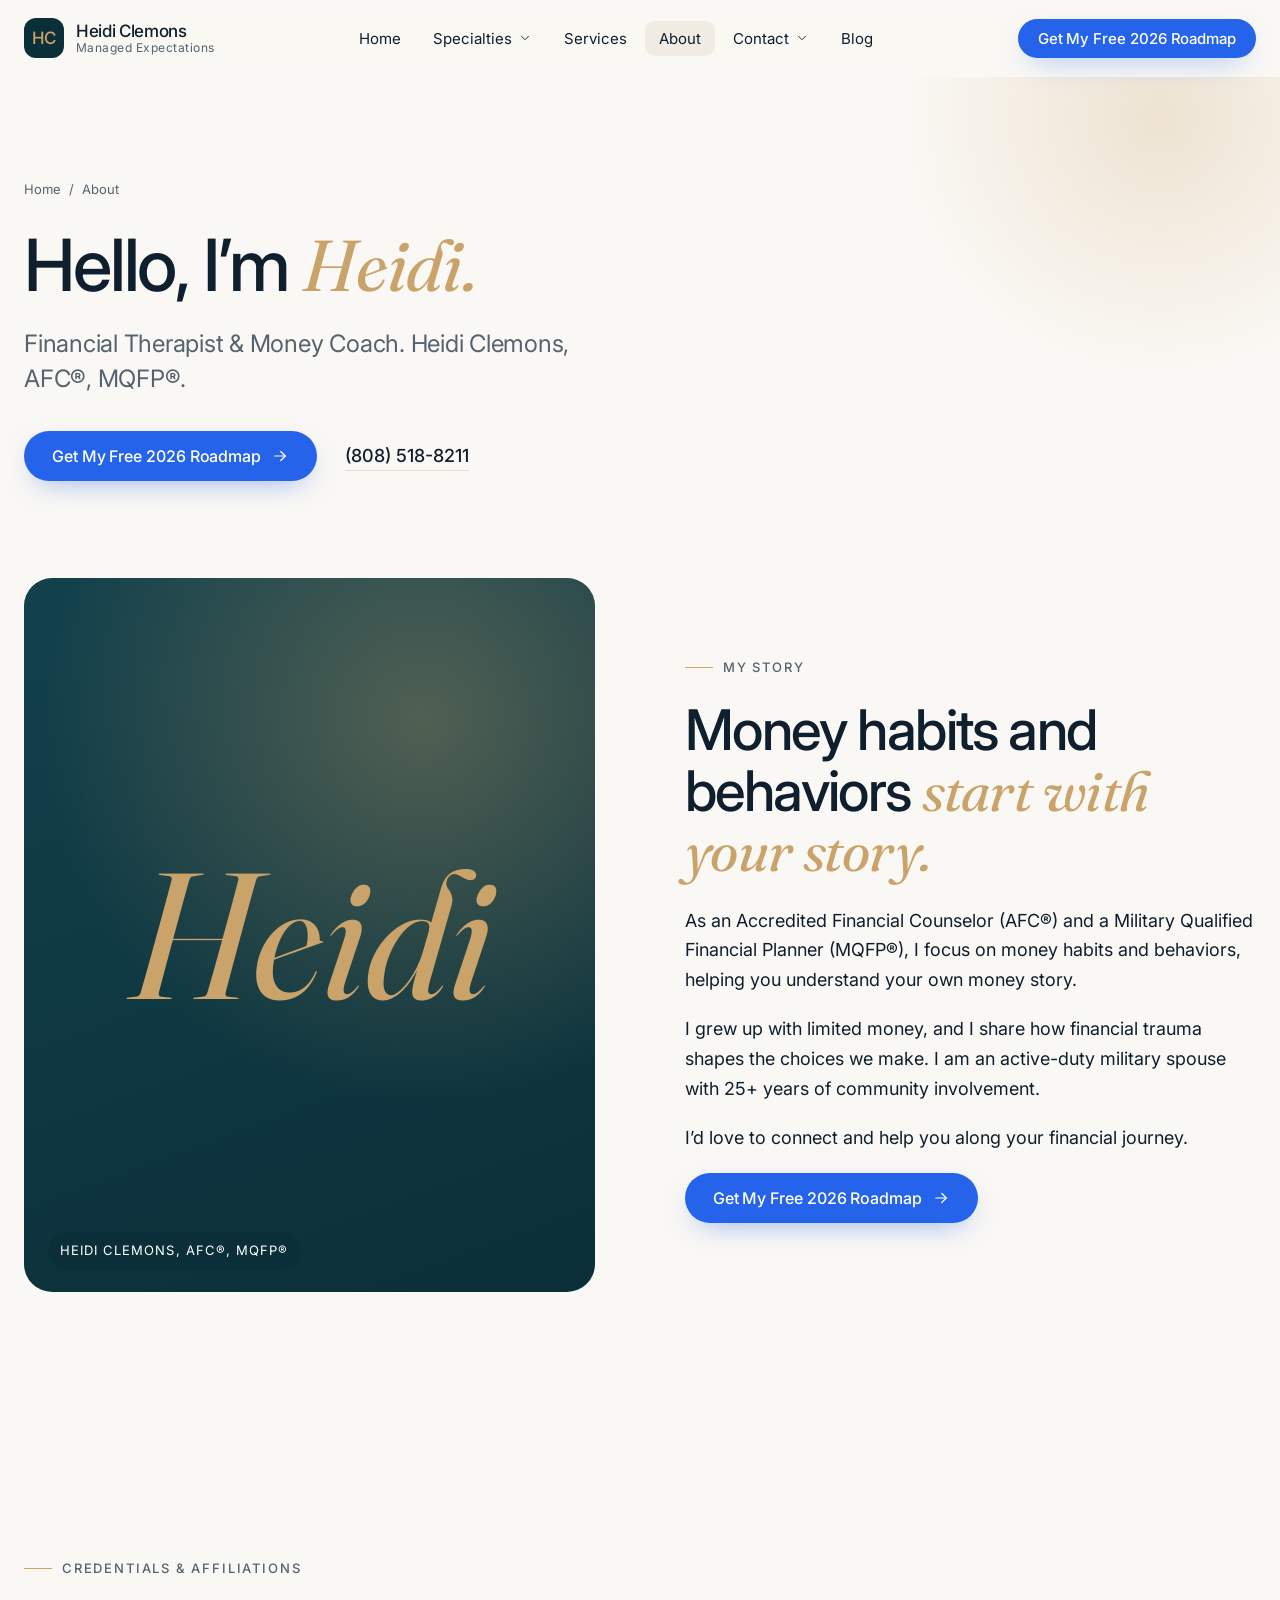
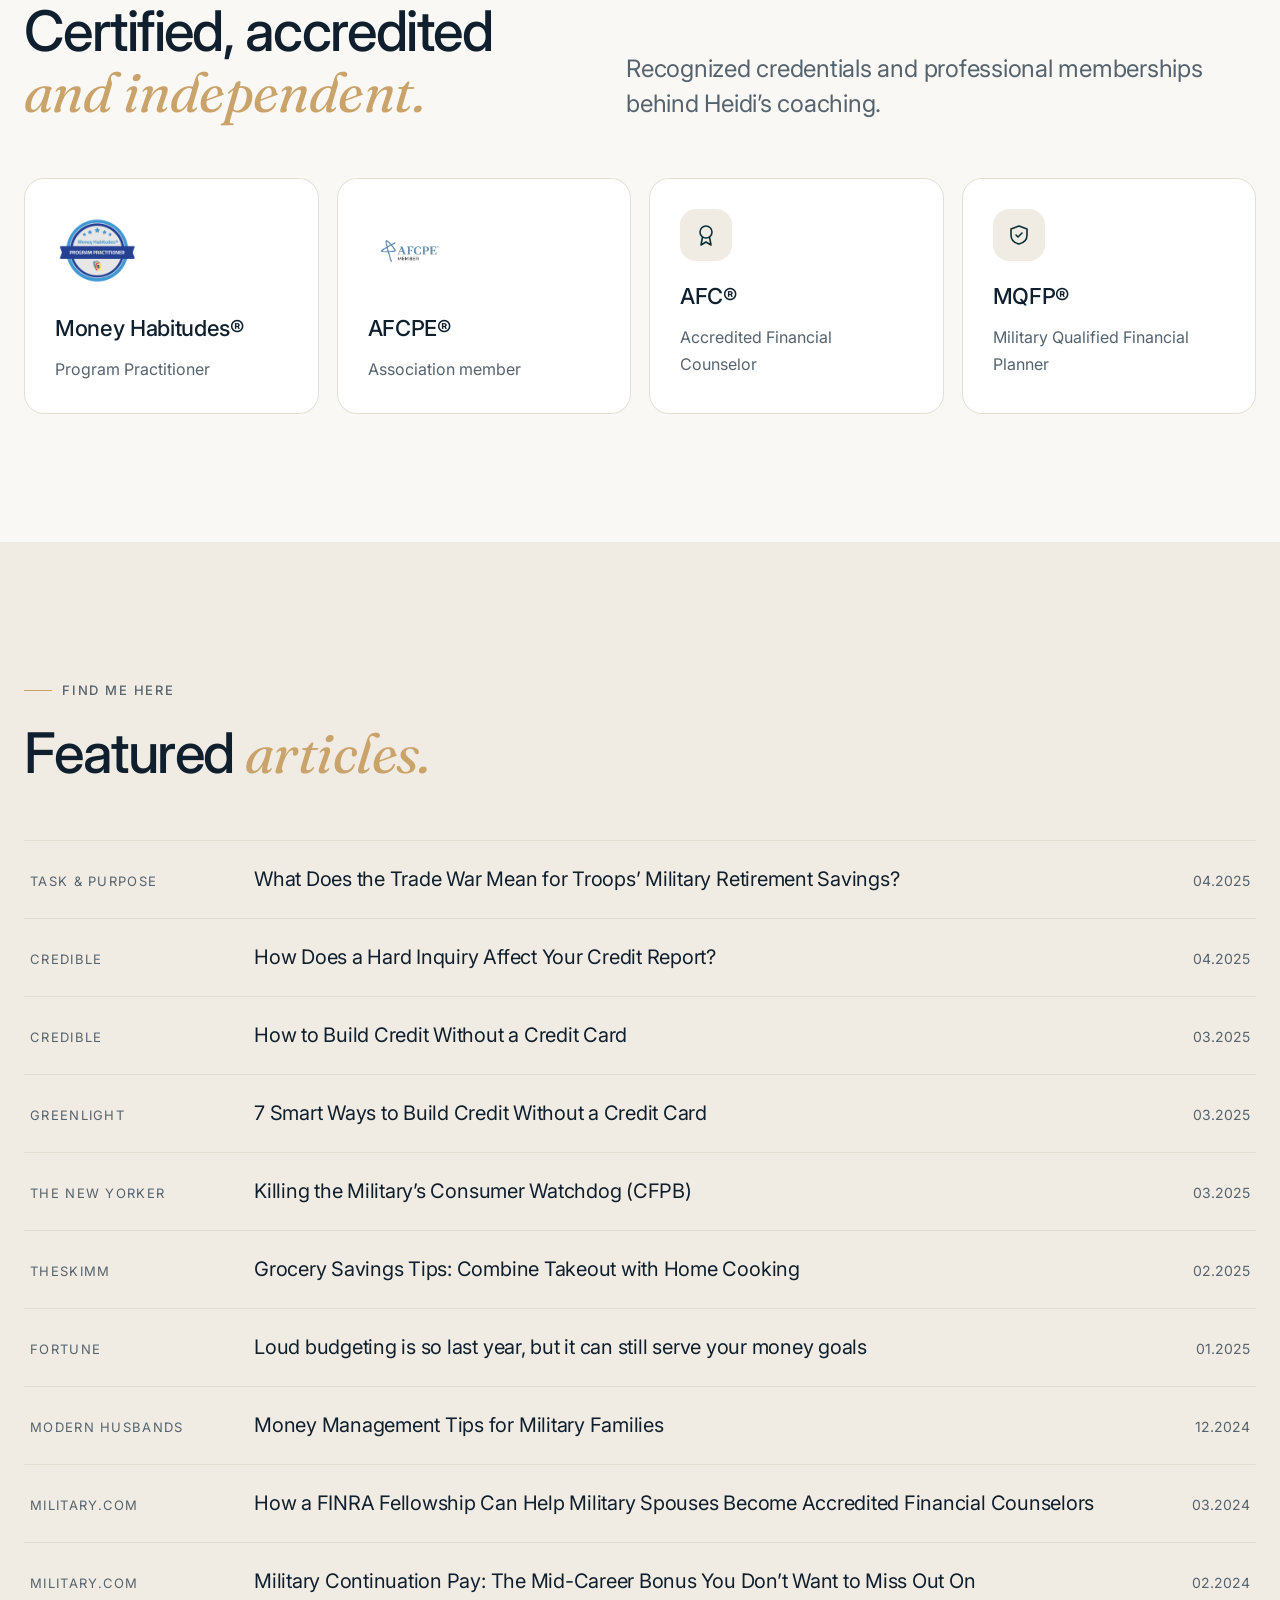
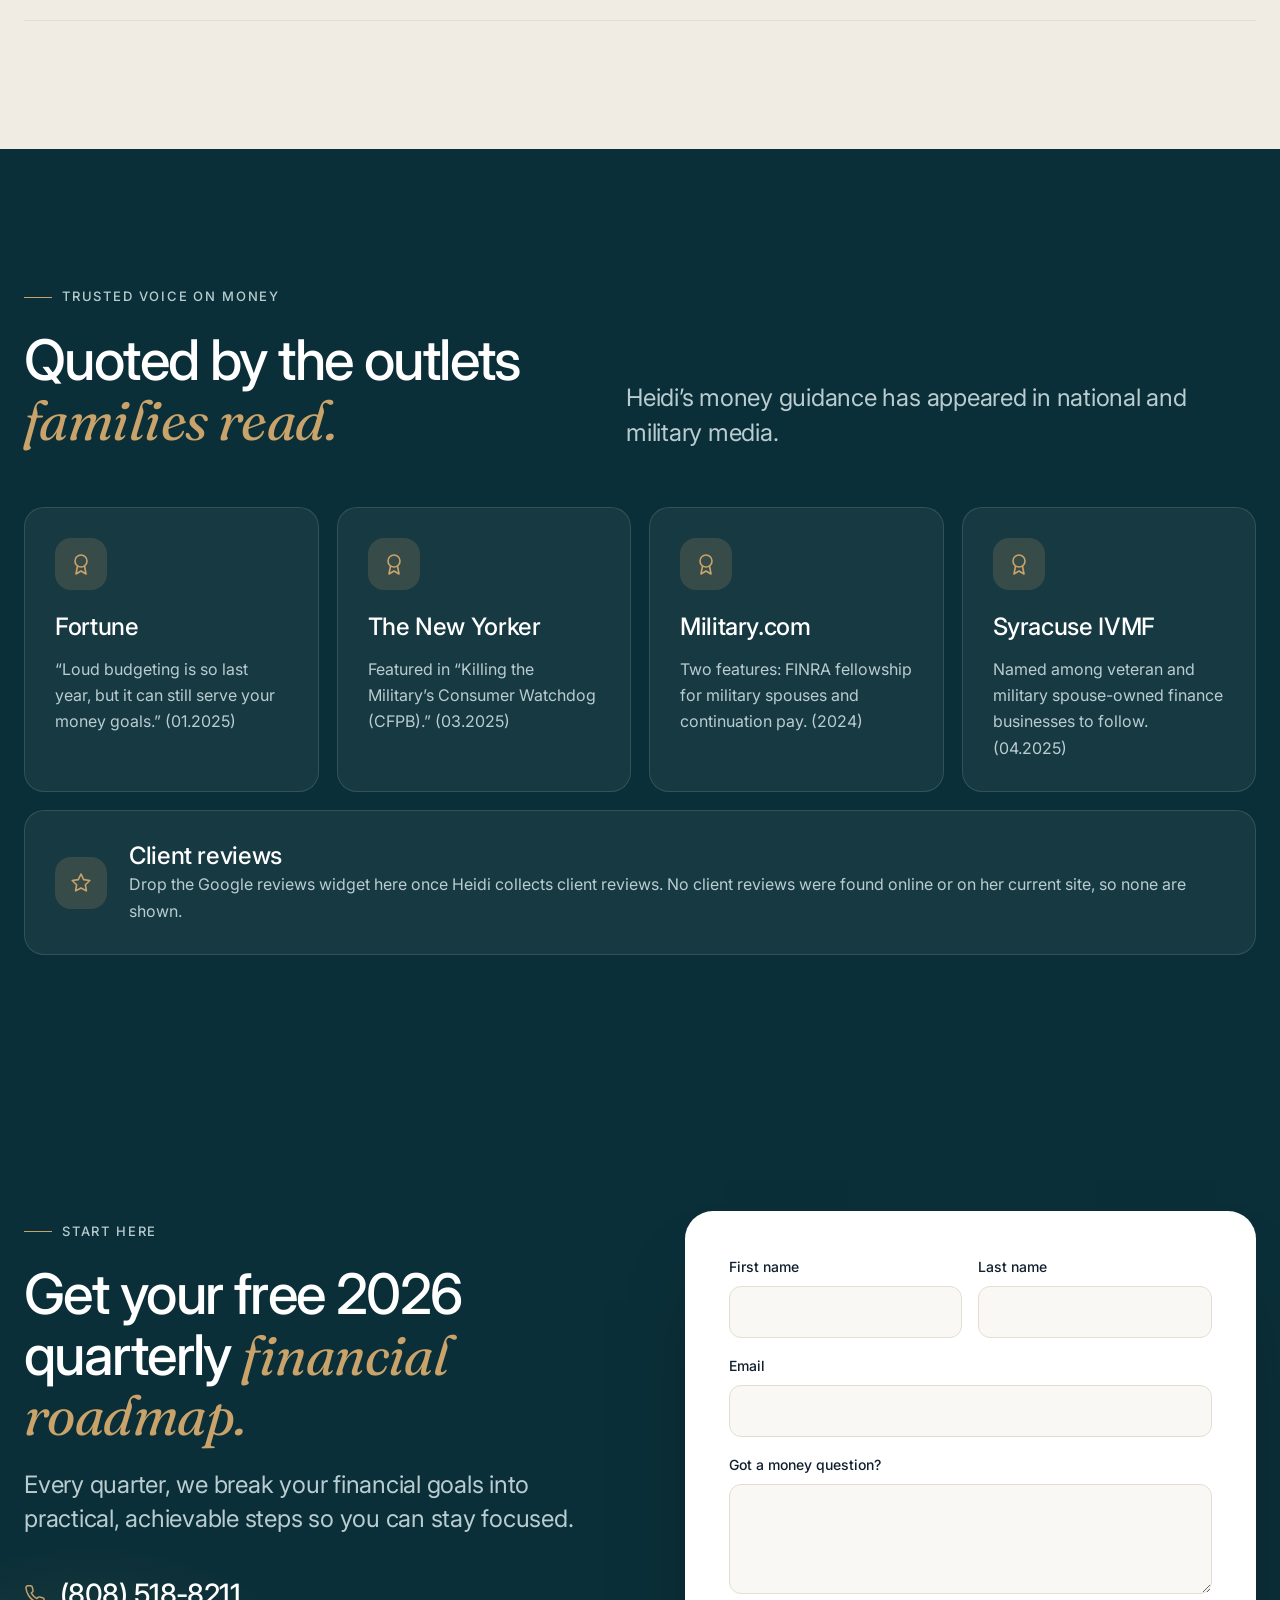
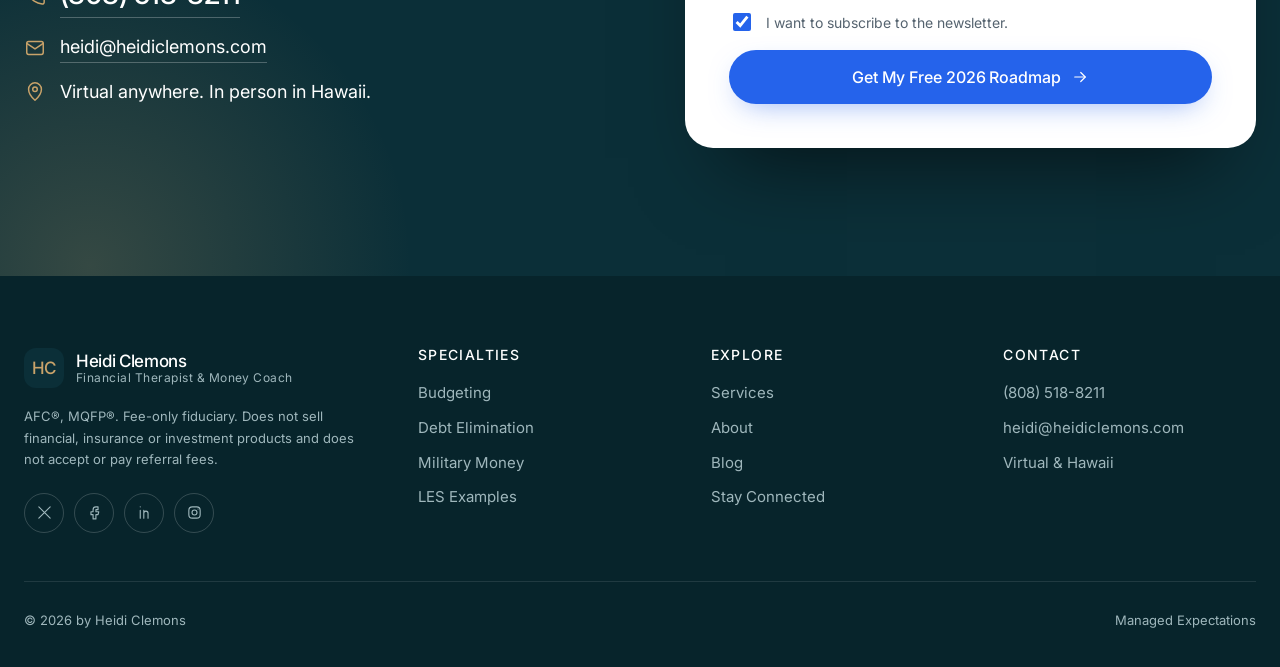
==== about.html @ 1cc0a9b2 "Heidi Clemons draft site Co-Authored-By: Claude Sonnet 5.5 <noreply@anthropic.com>" ====
<!doctype html>
<html lang="en"><head><meta charset="utf-8"><meta name="viewport" content="width=device-width,initial-scale=1">
<meta name="robots" content="noindex,nofollow"><title>About Heidi Clemons | Financial Therapist & Money Coach</title><meta name="description" content="Heidi Clemons, AFC, MQFP: her story, credentials and featured articles.">
<link rel="icon" href="data:image/svg+xml,%3Csvg xmlns=%27http://www.w3.org/2000/svg%27 viewBox=%270 0 32 32%27%3E%3Crect width=%2732%27 height=%2732%27 rx=%268%27 fill=%27%230b2f38%27/%3E%3C/svg%3E"><link rel="preconnect" href="https://fonts.googleapis.com"><link rel="preconnect" href="https://fonts.gstatic.com" crossorigin>
<link rel="stylesheet" href="assets/style.css"></head>
<body>
<header class="site-header">
  <div class="wrap nav">
    <a class="logo" href="index.html" aria-label="Managed Expectations home"><span class="logo-mark">HC</span><span class="logo-text"><b>Heidi Clemons</b><span>Managed Expectations</span></span></a>
    <ul class="menu">
      <li><a href="index.html">Home</a></li>
      <li class="has-sub"><button aria-expanded="false">Specialties <svg viewBox="0 0 24 24" fill="none" stroke="currentColor" stroke-width="1.6" stroke-linecap="round" stroke-linejoin="round" aria-hidden="true"><path d="M6 9l6 6 6-6"/></svg></button>
        <ul class="dropdown">
          <li><a href="specialties.html">All Specialties</a></li>
          <li><a href="specialties-budgeting.html">Budgeting / Spending Plan</a></li>
          <li><a href="specialties-debt-elimination.html">Debt Elimination</a></li>
          <li><a href="specialties-military-money.html">Military Money</a></li>
          <li><a href="les.html">LES Examples</a></li>
        </ul></li>
      <li><a href="services.html">Services</a></li>
      <li><a href="about.html" class="active">About</a></li>
      <li class="has-sub"><button aria-expanded="false">Contact <svg viewBox="0 0 24 24" fill="none" stroke="currentColor" stroke-width="1.6" stroke-linecap="round" stroke-linejoin="round" aria-hidden="true"><path d="M6 9l6 6 6-6"/></svg></button>
        <ul class="dropdown">
          <li><a href="#connect">Book with Heidi</a></li>
          <li><a href="email.html">Stay Connected with Heidi</a></li>
        </ul></li>
      <li><a href="blog.html">Blog</a></li>
      <li class="mob-cta"><a class="btn" href="#connect">Get My Free 2026 Roadmap</a></li>
    </ul>
    <div class="nav-cta"><a class="btn sm" href="#connect">Get My Free 2026 Roadmap</a><button class="burger" aria-label="Menu" aria-expanded="false"><span></span><span></span></button></div>
  </div>
</header><main>

<section class="page-hero"><div class="wrap">
  <div class="crumbs"><a href="index.html">Home</a> / <span>About</span></div>
  <h1>Hello, I’m <em class="accent">Heidi.</em></h1><p class="subhead">Financial Therapist &amp; Money Coach. Heidi Clemons, AFC®, MQFP®.</p>
  <div class="hero-actions"><a class="btn" href="#connect">Get My Free 2026 Roadmap <svg viewBox="0 0 24 24" fill="none" stroke="currentColor" stroke-width="1.6" stroke-linecap="round" stroke-linejoin="round" aria-hidden="true"><path d="M5 12h14"/><path d="M13 6l6 6-6 6"/></svg></a><a class="phone" href="tel:(808)518-8211">(808) 518-8211</a></div>
</div></section>
<section style="padding-top:20px"><div class="wrap split">
  <div class="portrait rv"><span class="initials">Heidi</span><small>Heidi Clemons, AFC®, MQFP®</small></div>
  <div class="rv"><span class="eyebrow">My story</span><h2>Money habits and behaviors <em class="accent">start with your story.</em></h2>
    <p style="margin-top:24px">As an Accredited Financial Counselor (AFC®) and a Military Qualified Financial Planner (MQFP®), I focus on money habits and behaviors, helping you understand your own money story.</p>
    <p>I grew up with limited money, and I share how financial trauma shapes the choices we make. I am an active-duty military spouse with 25+ years of community involvement.</p>
    <p>I’d love to connect and help you along your financial journey.</p>
    <a class="btn" href="#connect">Get My Free 2026 Roadmap <svg viewBox="0 0 24 24" fill="none" stroke="currentColor" stroke-width="1.6" stroke-linecap="round" stroke-linejoin="round" aria-hidden="true"><path d="M5 12h14"/><path d="M13 6l6 6-6 6"/></svg></a></div>
</div></section>

<section id="credentials"><div class="wrap">
  <div class="head rv"><div><span class="eyebrow">Credentials &amp; affiliations</span><h2>Certified, accredited <em class="accent">and independent.</em></h2></div>
  <p class="subhead">Recognized credentials and professional memberships behind Heidi’s coaching.</p></div>
  <div class="grid g4 rv">
    <div class="card cred"><img src="assets/money-habitudes.png" alt="Money Habitudes Program Practitioner badge" loading="lazy"><h3>Money Habitudes®</h3><p>Program Practitioner</p></div>
    <div class="card cred"><img src="assets/afcpe.jpg" alt="AFCPE Member" loading="lazy"><h3>AFCPE®</h3><p>Association member</p></div>
    <div class="card cred"><div class="icon"><svg viewBox="0 0 24 24" fill="none" stroke="currentColor" stroke-width="1.6" stroke-linecap="round" stroke-linejoin="round" aria-hidden="true"><circle cx="12" cy="9" r="6"/><path d="M8.5 14L7 22l5-3 5 3-1.5-8"/></svg></div><h3>AFC®</h3><p>Accredited Financial Counselor</p></div>
    <div class="card cred"><div class="icon"><svg viewBox="0 0 24 24" fill="none" stroke="currentColor" stroke-width="1.6" stroke-linecap="round" stroke-linejoin="round" aria-hidden="true"><path d="M12 3l8 3v6c0 5-3.5 8-8 9-4.5-1-8-4-8-9V6z"/><path d="M9 12l2 2 4-4"/></svg></div><h3>MQFP®</h3><p>Military Qualified Financial Planner</p></div>
  </div>
</div></section>
<section class="tint" id="press"><div class="wrap">
  <div class="head rv"><div><span class="eyebrow">Find me here</span><h2>Featured <em class="accent">articles.</em></h2></div></div>
  <div class="press rv"><a href="https://www.heidiclemons.com/about" target="_blank" rel="noopener"><span class="pub">Task & Purpose</span><span class="ttl">What Does the Trade War Mean for Troops’ Military Retirement Savings?</span><span class="dt">04.2025</span></a><a href="https://www.heidiclemons.com/about" target="_blank" rel="noopener"><span class="pub">Credible</span><span class="ttl">How Does a Hard Inquiry Affect Your Credit Report?</span><span class="dt">04.2025</span></a><a href="https://www.heidiclemons.com/about" target="_blank" rel="noopener"><span class="pub">Credible</span><span class="ttl">How to Build Credit Without a Credit Card</span><span class="dt">03.2025</span></a><a href="https://www.heidiclemons.com/about" target="_blank" rel="noopener"><span class="pub">Greenlight</span><span class="ttl">7 Smart Ways to Build Credit Without a Credit Card</span><span class="dt">03.2025</span></a><a href="https://www.heidiclemons.com/about" target="_blank" rel="noopener"><span class="pub">The New Yorker</span><span class="ttl">Killing the Military’s Consumer Watchdog (CFPB)</span><span class="dt">03.2025</span></a><a href="https://www.heidiclemons.com/about" target="_blank" rel="noopener"><span class="pub">theSkimm</span><span class="ttl">Grocery Savings Tips: Combine Takeout with Home Cooking</span><span class="dt">02.2025</span></a><a href="https://www.heidiclemons.com/about" target="_blank" rel="noopener"><span class="pub">Fortune</span><span class="ttl">Loud budgeting is so last year, but it can still serve your money goals</span><span class="dt">01.2025</span></a><a href="https://www.heidiclemons.com/about" target="_blank" rel="noopener"><span class="pub">Modern Husbands</span><span class="ttl">Money Management Tips for Military Families</span><span class="dt">12.2024</span></a><a href="https://www.heidiclemons.com/about" target="_blank" rel="noopener"><span class="pub">Military.com</span><span class="ttl">How a FINRA Fellowship Can Help Military Spouses Become Accredited Financial Counselors</span><span class="dt">03.2024</span></a><a href="https://www.heidiclemons.com/about" target="_blank" rel="noopener"><span class="pub">Military.com</span><span class="ttl">Military Continuation Pay: The Mid-Career Bonus You Don’t Want to Miss Out On</span><span class="dt">02.2024</span></a></div>
</div></section>

<section class="dark" id="proof">
  <div class="wrap">
    <div class="head rv"><div><span class="eyebrow">Trusted voice on money</span><h2>Quoted by the outlets <em class="accent">families read.</em></h2></div>
    <p class="subhead">Heidi’s money guidance has appeared in national and military media.</p></div>
    <div class="grid g4 rv" style="margin-bottom:18px">
      <div class="card"><div class="icon"><svg viewBox="0 0 24 24" fill="none" stroke="currentColor" stroke-width="1.6" stroke-linecap="round" stroke-linejoin="round" aria-hidden="true"><circle cx="12" cy="9" r="6"/><path d="M8.5 14L7 22l5-3 5 3-1.5-8"/></svg></div><h3>Fortune</h3><p>“Loud budgeting is so last year, but it can still serve your money goals.” (01.2025)</p></div>
      <div class="card"><div class="icon"><svg viewBox="0 0 24 24" fill="none" stroke="currentColor" stroke-width="1.6" stroke-linecap="round" stroke-linejoin="round" aria-hidden="true"><circle cx="12" cy="9" r="6"/><path d="M8.5 14L7 22l5-3 5 3-1.5-8"/></svg></div><h3>The New Yorker</h3><p>Featured in “Killing the Military’s Consumer Watchdog (CFPB).” (03.2025)</p></div>
      <div class="card"><div class="icon"><svg viewBox="0 0 24 24" fill="none" stroke="currentColor" stroke-width="1.6" stroke-linecap="round" stroke-linejoin="round" aria-hidden="true"><circle cx="12" cy="9" r="6"/><path d="M8.5 14L7 22l5-3 5 3-1.5-8"/></svg></div><h3>Military.com</h3><p>Two features: FINRA fellowship for military spouses and continuation pay. (2024)</p></div>
      <div class="card"><div class="icon"><svg viewBox="0 0 24 24" fill="none" stroke="currentColor" stroke-width="1.6" stroke-linecap="round" stroke-linejoin="round" aria-hidden="true"><circle cx="12" cy="9" r="6"/><path d="M8.5 14L7 22l5-3 5 3-1.5-8"/></svg></div><h3>Syracuse IVMF</h3><p>Named among veteran and military spouse-owned finance businesses to follow. (04.2025)</p></div>
    </div>
    <div class="card rv" style="flex-direction:row;align-items:center;gap:22px;flex-wrap:wrap" data-review-slot>
      <div class="icon" style="margin:0"><svg viewBox="0 0 24 24" fill="none" stroke="currentColor" stroke-width="1.6" stroke-linecap="round" stroke-linejoin="round" aria-hidden="true"><path d="M12 3l2.7 5.6 6.1.9-4.4 4.3 1 6.1L12 17l-5.4 2.9 1-6.1L3.2 9.5l6.1-.9z"/></svg></div>
      <div style="flex:1;min-width:240px"><h3>Client reviews</h3><p>Drop the Google reviews widget here once Heidi collects client reviews. No client reviews were found online or on her current site, so none are shown.</p></div>
    </div>
  </div>
</section></main>
<section class="connect" id="connect">
  <div class="wrap connect-grid">
    <div class="rv">
      <span class="eyebrow" style="color:#b9ccd0">Start here</span>
      <h2>Get your free 2026 quarterly <em class="accent">financial roadmap.</em></h2>
      <p class="subhead" style="color:#b9ccd0">Every quarter, we break your financial goals into practical, achievable steps so you can stay focused.</p>
      <div class="contact-lines">
        <div><svg viewBox="0 0 24 24" fill="none" stroke="currentColor" stroke-width="1.6" stroke-linecap="round" stroke-linejoin="round" aria-hidden="true"><path d="M22 16.9v3a2 2 0 0 1-2.2 2 19.8 19.8 0 0 1-8.6-3.1 19.5 19.5 0 0 1-6-6A19.8 19.8 0 0 1 2.1 4.2 2 2 0 0 1 4.1 2h3a2 2 0 0 1 2 1.7c.1 1 .4 1.9.7 2.8a2 2 0 0 1-.5 2.1L8 9.9a16 16 0 0 0 6 6l1.3-1.3a2 2 0 0 1 2.1-.4c.9.3 1.8.6 2.8.7a2 2 0 0 1 1.7 2z"/></svg><a class="big" href="tel:(808)518-8211">(808) 518-8211</a></div>
        <div><svg viewBox="0 0 24 24" fill="none" stroke="currentColor" stroke-width="1.6" stroke-linecap="round" stroke-linejoin="round" aria-hidden="true"><rect x="3" y="5" width="18" height="14" rx="2"/><path d="M3 7l9 6 9-6"/></svg><a href="mailto:heidi@heidiclemons.com">heidi@heidiclemons.com</a></div>
        <div><svg viewBox="0 0 24 24" fill="none" stroke="currentColor" stroke-width="1.6" stroke-linecap="round" stroke-linejoin="round" aria-hidden="true"><path d="M12 21s7-6 7-12a7 7 0 0 0-14 0c0 6 7 12 7 12z"/><circle cx="12" cy="9" r="2.5"/></svg><span>Virtual anywhere. In person in Hawaii.</span></div>
      </div>
    </div>
    <form class="form rv" novalidate>
      <div class="row"><label>First name<input type="text" name="first" required autocomplete="given-name"></label><label>Last name<input type="text" name="last" required autocomplete="family-name"></label></div>
      <label>Email<input type="email" name="email" required autocomplete="email"></label>
      <label>Got a money question?<textarea name="q"></textarea></label>
      <label class="check"><input type="checkbox" name="sub" checked> I want to subscribe to the newsletter.</label>
      <button class="btn" type="submit">Get My Free 2026 Roadmap <svg viewBox="0 0 24 24" fill="none" stroke="currentColor" stroke-width="1.6" stroke-linecap="round" stroke-linejoin="round" aria-hidden="true"><path d="M5 12h14"/><path d="M13 6l6 6-6 6"/></svg></button>
      <div class="ok"><h3>Thank you.</h3><p>Heidi will be in touch. Prefer to talk now? Call <a class="phone" href="tel:(808)518-8211">(808) 518-8211</a>.</p></div>
    </form>
  </div>
</section>
<footer class="footer">
  <div class="wrap">
    <div class="f-grid">
      <div><a class="logo" href="index.html"><span class="logo-mark">HC</span><span class="logo-text"><b>Heidi Clemons</b><span>Financial Therapist &amp; Money Coach</span></span></a>
        <p class="disclaimer">AFC®, MQFP®. Fee-only fiduciary. Does not sell financial, insurance or investment products and does not accept or pay referral fees.</p>
        <div class="social"><a href="#" aria-label="X"><svg viewBox="0 0 24 24" fill="none" stroke="currentColor" stroke-width="1.6" stroke-linecap="round" stroke-linejoin="round"><path d="M4 4l16 16M20 4L4 20"/></svg></a><a href="#" aria-label="Facebook"><svg viewBox="0 0 24 24" fill="none" stroke="currentColor" stroke-width="1.6" stroke-linecap="round" stroke-linejoin="round"><path d="M14 8h3V4h-3a4 4 0 0 0-4 4v3H7v4h3v6h4v-6h3l1-4h-4V8z"/></svg></a><a href="#" aria-label="LinkedIn"><svg viewBox="0 0 24 24" fill="none" stroke="currentColor" stroke-width="1.6" stroke-linecap="round" stroke-linejoin="round"><path d="M6 9v11M6 4v.01M11 20v-7a3 3 0 0 1 6 0v7M11 9v11"/></svg></a><a href="#" aria-label="Instagram"><svg viewBox="0 0 24 24" fill="none" stroke="currentColor" stroke-width="1.6" stroke-linecap="round" stroke-linejoin="round"><rect x="4" y="4" width="16" height="16" rx="5"/><circle cx="12" cy="12" r="3.5"/><path d="M17 7v.01"/></svg></a></div></div>
      <div><h4>Specialties</h4><ul><li><a href="specialties-budgeting.html">Budgeting</a></li><li><a href="specialties-debt-elimination.html">Debt Elimination</a></li><li><a href="specialties-military-money.html">Military Money</a></li><li><a href="les.html">LES Examples</a></li></ul></div>
      <div><h4>Explore</h4><ul><li><a href="services.html">Services</a></li><li><a href="about.html">About</a></li><li><a href="blog.html">Blog</a></li><li><a href="email.html">Stay Connected</a></li></ul></div>
      <div><h4>Contact</h4><ul><li><a href="tel:(808)518-8211">(808) 518-8211</a></li><li><a href="mailto:heidi@heidiclemons.com">heidi@heidiclemons.com</a></li><li>Virtual &amp; Hawaii</li></ul></div>
    </div>
    <div class="f-bottom"><span>© 2026 by Heidi Clemons</span><span>Managed Expectations</span></div>
  </div>
</footer><script src="assets/site.js"></script></body></html>
---- assets/style.css ----
@import url('https://fonts.googleapis.com/css2?family=Inter:wght@300..700&family=Fraunces:ital,opsz,wght@1,9..144,400&display=swap');

:root {
  --bg: #faf8f4;
  --surface: #ffffff;
  --sand: #f1ece3;
  --ink: #0f1f2e;
  --muted: #55636f;
  --line: #e4ded2;
  --deep: #0b2f38;
  --deep-2: #12414c;
  --accent: #c9a36a;
  --accent-soft: #e9d9bd;
  --cta: #2563eb;
  --cta-hover: #1d4ed8;
  --radius: 20px;
  --max: 1240px;
  --font: 'Inter Variable', 'Inter', system-ui, -apple-system, 'Segoe UI', sans-serif;
  --serif: 'Fraunces', Georgia, serif;
}

*, *::before, *::after { box-sizing: border-box; }
html { scroll-behavior: smooth; scroll-padding-top: 96px; }
body {
  margin: 0; background: var(--bg); color: var(--ink);
  font-family: var(--font); font-weight: 400; font-size: 18px; line-height: 1.65;
  -webkit-font-smoothing: antialiased;
}
img, svg { max-width: 100%; display: block; }
a { color: inherit; }
p { margin: 0 0 1.1em; }

h1, h2, h3, h4 { font-weight: 500; margin: 0; letter-spacing: -0.03em; line-height: 1.05; }
h1 { font-size: clamp(44px, 7.2vw, 80px); }
h2 { font-size: clamp(34px, 4.6vw, 56px); letter-spacing: -0.028em; line-height: 1.08; }
h3 { font-size: 24px; letter-spacing: -0.015em; line-height: 1.25; }
em.accent { font-family: var(--serif); font-style: italic; font-weight: 400; letter-spacing: -0.01em; color: var(--accent); }
.dark em.accent { color: var(--accent); }
.subhead { font-size: 24px; line-height: 1.45; color: var(--muted); letter-spacing: -0.01em; }
.small { font-size: 13px; }
.eyebrow {
  display: inline-flex; align-items: center; gap: 10px;
  font-size: 13px; font-weight: 500; letter-spacing: .14em; text-transform: uppercase; color: var(--muted);
  margin-bottom: 22px;
}
.eyebrow::before { content: ''; width: 28px; height: 1px; background: var(--accent); }

.wrap { width: min(var(--max), 100% - 48px); margin-inline: auto; }
section { padding: clamp(72px, 10vw, 140px) 0; }
.dark { background: var(--deep); color: #eaf1f2; }
.dark .subhead, .dark .eyebrow, .dark p { color: #b9ccd0; }
.dark h2, .dark h3, .dark h1 { color: #fff; }
.tint { background: var(--sand); }

/* Buttons: one primary CTA colour (blue). Light variant on dark. */
.btn {
  display: inline-flex; align-items: center; justify-content: center; gap: 10px;
  padding: 16px 28px; border-radius: 999px; border: 0; cursor: pointer;
  font: 500 16px/1 var(--font); text-decoration: none; letter-spacing: -0.005em;
  background: var(--cta); color: #fff; transition: background .2s, transform .2s, box-shadow .2s;
  box-shadow: 0 10px 30px -12px rgba(37,99,235,.55);
}
.btn:hover { background: var(--cta-hover); transform: translateY(-2px); }
.btn svg { width: 18px; height: 18px; }
.btn.light { background: #fff; color: var(--deep); box-shadow: 0 10px 30px -12px rgba(0,0,0,.4); }
.btn.light:hover { background: #f3f6f7; }
.btn.sm { padding: 12px 20px; font-size: 15px; }
.link {
  display: inline-flex; gap: 8px; align-items: center; font-weight: 500; text-decoration: none;
  border-bottom: 1px solid var(--accent); padding-bottom: 2px;
}
.link:hover { border-color: var(--ink); }
.link svg { width: 18px; height: 18px; }
.phone { font-weight: 500; text-decoration: none; border-bottom: 1px solid var(--line); }
.phone:hover { border-color: var(--ink); }

/* Header */
.site-header {
  position: sticky; top: 0; z-index: 50;
  background: rgba(250,248,244,.86); backdrop-filter: saturate(1.4) blur(14px);
  border-bottom: 1px solid transparent; transition: border-color .25s, box-shadow .25s;
}
.site-header.scrolled { border-color: var(--line); box-shadow: 0 8px 30px -22px rgba(15,31,46,.4); }
.nav { display: flex; align-items: center; justify-content: space-between; height: 76px; gap: 24px; }
.logo { display: flex; align-items: center; gap: 12px; text-decoration: none; }
.logo-mark {
  width: 40px; height: 40px; border-radius: 12px; background: var(--deep); color: var(--accent);
  display: grid; place-items: center; font: 500 17px/1 var(--font); letter-spacing: -0.04em;
}
.logo-text { display: flex; flex-direction: column; line-height: 1.1; }
.logo-text b { font-weight: 500; font-size: 17px; letter-spacing: -0.02em; }
.logo-text span { font-size: 12px; color: var(--muted); letter-spacing: .04em; }
.menu { display: flex; align-items: center; gap: 4px; list-style: none; margin: 0; padding: 0; }
.menu > li { position: relative; }
.menu > li > a, .menu > li > button {
  display: inline-flex; align-items: center; gap: 6px; padding: 10px 14px; border-radius: 10px;
  font: 400 15px/1 var(--font); color: var(--ink); text-decoration: none; background: none; border: 0; cursor: pointer;
}
.menu > li > a:hover, .menu > li > button:hover, .menu a.active { background: var(--sand); }
.menu svg { width: 14px; height: 14px; transition: transform .2s; }
.dropdown {
  position: absolute; top: 100%; left: 0; min-width: 240px; padding: 8px; list-style: none; margin: 8px 0 0;
  background: #fff; border: 1px solid var(--line); border-radius: 16px;
  box-shadow: 0 30px 60px -30px rgba(15,31,46,.35);
  opacity: 0; visibility: hidden; transform: translateY(6px); transition: .18s;
}
.has-sub:hover .dropdown, .has-sub:focus-within .dropdown, .has-sub.open .dropdown { opacity: 1; visibility: visible; transform: none; }
.dropdown a { display: block; padding: 11px 14px; border-radius: 10px; font-size: 15px; text-decoration: none; }
.dropdown a:hover { background: var(--sand); }
.nav-cta { display: flex; align-items: center; gap: 12px; }
.burger { display: none; width: 44px; height: 44px; border-radius: 12px; border: 1px solid var(--line); background: #fff; cursor: pointer; }
.burger span { display: block; width: 18px; height: 1.5px; background: var(--ink); margin: 5px auto; transition: .2s; }

/* Hero */
.hero { padding: clamp(48px, 7vw, 96px) 0 clamp(72px, 9vw, 130px); position: relative; overflow: hidden; }
.hero::before {
  content: ''; position: absolute; width: 780px; height: 780px; right: -240px; top: -260px; border-radius: 50%;
  background: radial-gradient(circle, rgba(201,163,106,.28), transparent 65%); pointer-events: none;
}
.hero-grid { display: grid; grid-template-columns: 1.15fr .85fr; gap: 64px; align-items: center; position: relative; }
.hero h1 { margin-bottom: 28px; }
.hero .subhead { max-width: 34ch; margin-bottom: 36px; }
.hero-actions { display: flex; flex-wrap: wrap; align-items: center; gap: 22px 28px; }
.benefits { list-style: none; padding: 0; margin: 40px 0 0; display: flex; flex-wrap: wrap; gap: 12px 28px; font-size: 16px; color: var(--muted); }
.benefits li { display: flex; align-items: center; gap: 8px; }
.benefits svg { width: 18px; height: 18px; color: var(--accent); flex: none; }

.road-card {
  background: var(--deep); color: #fff; border-radius: 28px; padding: 36px; position: relative;
  box-shadow: 0 50px 80px -40px rgba(11,47,56,.7);
}
.road-card .tag { font-size: 13px; letter-spacing: .12em; text-transform: uppercase; color: var(--accent); }
.road-card h3 { margin: 10px 0 28px; font-size: 28px; color: #fff; }
.road { position: relative; display: grid; gap: 22px; padding-left: 34px; }
.road::before { content: ''; position: absolute; left: 7px; top: 8px; bottom: 8px; width: 1px; background: linear-gradient(var(--accent), rgba(201,163,106,.15)); }
.stop { position: relative; }
.stop::before { content: ''; position: absolute; left: -34px; top: 5px; width: 15px; height: 15px; border-radius: 50%; background: var(--deep); border: 2px solid var(--accent); }
.stop b { display: block; font-weight: 500; font-size: 17px; }
.stop span { font-size: 14px; color: #a9c0c5; }
.chip {
  position: absolute; right: -14px; bottom: -22px; background: #fff; color: var(--ink); padding: 14px 18px; border-radius: 16px;
  box-shadow: 0 20px 40px -20px rgba(0,0,0,.4); display: flex; gap: 12px; align-items: center; font-size: 14px; line-height: 1.3;
}
.chip svg { width: 28px; height: 28px; color: var(--accent); }

/* Trust strip */
.strip { padding: 0; border-block: 1px solid var(--line); background: var(--surface); }
.strip-in { display: flex; flex-wrap: wrap; justify-content: space-between; gap: 18px 36px; padding: 28px 0; font-size: 15px; color: var(--muted); }
.strip-in div { display: flex; align-items: center; gap: 10px; }
.strip-in svg { width: 20px; height: 20px; color: var(--accent); }
.strip-in b { color: var(--ink); font-weight: 500; }

/* Section heads */
.head { display: flex; justify-content: space-between; align-items: flex-end; gap: 40px; margin-bottom: 56px; flex-wrap: wrap; }
.head .subhead { max-width: 42ch; margin: 0; }
.head h2 { max-width: 16ch; }

/* Cards */
.grid { display: grid; gap: 18px; }
.g4 { grid-template-columns: repeat(4, 1fr); }
.g3 { grid-template-columns: repeat(3, 1fr); }
.g2 { grid-template-columns: repeat(2, 1fr); }
.card {
  background: var(--surface); border: 1px solid var(--line); border-radius: var(--radius); padding: 30px;
  text-decoration: none; display: flex; flex-direction: column; gap: 14px; transition: transform .25s, box-shadow .25s, border-color .25s;
}
a.card:hover { transform: translateY(-5px); box-shadow: 0 30px 50px -34px rgba(15,31,46,.4); border-color: var(--accent-soft); }
.card p { margin: 0; color: var(--muted); font-size: 16px; }
.icon {
  width: 52px; height: 52px; border-radius: 16px; background: var(--sand); color: var(--deep);
  display: grid; place-items: center; margin-bottom: 8px;
}
.icon svg { width: 24px; height: 24px; }
.dark .card { background: rgba(255,255,255,.05); border-color: rgba(255,255,255,.12); }
.dark .icon { background: rgba(201,163,106,.18); color: var(--accent); }
.card .link { margin-top: auto; align-self: flex-start; }

/* Split */
.split { display: grid; grid-template-columns: 1fr 1fr; gap: clamp(40px, 7vw, 110px); align-items: center; }
.portrait {
  aspect-ratio: 4/5; border-radius: 28px; position: relative; overflow: hidden;
  background: linear-gradient(160deg, var(--deep-2), var(--deep));
  display: grid; place-items: center; color: var(--accent);
}
.portrait::before { content: ''; position: absolute; inset: 0; background: radial-gradient(circle at 70% 20%, rgba(201,163,106,.35), transparent 55%); }
.portrait .initials { font: 400 clamp(90px, 14vw, 180px)/1 var(--serif); font-style: italic; position: relative; }
.portrait small { position: absolute; left: 24px; bottom: 22px; color: #a9c0c5; font-size: 13px; letter-spacing: .08em; text-transform: uppercase; }
.checks { list-style: none; padding: 0; margin: 28px 0 36px; display: grid; gap: 14px; }
.checks li { display: flex; gap: 14px; align-items: flex-start; }
.checks svg { width: 22px; height: 22px; color: var(--accent); flex: none; margin-top: 3px; }

/* Steps (real sequence: plain numerals allowed) */
.steps { display: grid; grid-template-columns: repeat(3, 1fr); gap: 18px; counter-reset: s; }
.step { background: var(--surface); border: 1px solid var(--line); border-radius: var(--radius); padding: 30px; }
.step .n { display: inline-block; font-size: 13px; font-weight: 500; letter-spacing: .1em; text-transform: uppercase; color: var(--deep); background: var(--accent-soft); padding: 6px 12px; border-radius: 999px; margin-bottom: 18px; }
.step p { color: var(--muted); font-size: 16px; margin: 10px 0 0; }

/* Press list */
.press { border-top: 1px solid var(--line); }
.press a {
  display: grid; grid-template-columns: 200px 1fr 90px; gap: 24px; align-items: baseline;
  padding: 22px 6px; border-bottom: 1px solid var(--line); text-decoration: none; transition: padding .25s, background .25s;
}
.press a:hover { padding-left: 18px; background: rgba(255,255,255,.6); }
.press .pub { font-size: 13px; letter-spacing: .1em; text-transform: uppercase; color: var(--muted); }
.press .ttl { font-size: 20px; letter-spacing: -0.012em; }
.press .dt { text-align: right; font-size: 14px; color: var(--muted); }

/* FAQ */
.faq { max-width: 860px; }
.faq details { border-bottom: 1px solid var(--line); padding: 4px 0; }
.faq summary {
  list-style: none; cursor: pointer; padding: 24px 0; font-size: 22px; font-weight: 500; letter-spacing: -0.015em;
  display: flex; justify-content: space-between; align-items: center; gap: 20px;
}
.faq summary::-webkit-details-marker { display: none; }
.faq summary::after { content: '+'; font-size: 28px; font-weight: 300; color: var(--accent); transition: transform .2s; }
.faq details[open] summary::after { transform: rotate(45deg); }
.faq details p { color: var(--muted); padding-bottom: 24px; margin: 0; max-width: 62ch; }

/* Page hero (inner pages) */
.page-hero { padding: clamp(56px, 8vw, 110px) 0 clamp(40px, 6vw, 80px); position: relative; overflow: hidden; }
.page-hero::after {
  content: ''; position: absolute; width: 560px; height: 560px; right: -160px; top: -240px; border-radius: 50%;
  background: radial-gradient(circle, rgba(201,163,106,.25), transparent 65%);
}
.page-hero h1 { font-size: clamp(42px, 6.2vw, 72px); max-width: 17ch; margin-bottom: 24px; }
.page-hero .subhead { max-width: 40ch; margin-bottom: 34px; }
.crumbs { font-size: 13px; color: var(--muted); margin-bottom: 26px; display: flex; gap: 8px; }
.crumbs a { text-decoration: none; }
.crumbs a:hover { text-decoration: underline; }

/* Resource lists */
.res { display: grid; gap: 12px; grid-template-columns: repeat(2, 1fr); }
.res a {
  display: flex; justify-content: space-between; gap: 16px; align-items: flex-start; padding: 22px 24px; border-radius: 16px;
  background: var(--surface); border: 1px solid var(--line); text-decoration: none; transition: .2s;
}
.res a:hover { border-color: var(--accent); transform: translateY(-3px); }
.res b { font-weight: 500; display: block; font-size: 18px; letter-spacing: -0.01em; }
.res span { font-size: 15px; color: var(--muted); display: block; margin-top: 4px; }
.res svg { width: 18px; height: 18px; flex: none; margin-top: 5px; color: var(--accent); }
.subtitle { font-size: 13px; letter-spacing: .12em; text-transform: uppercase; color: var(--muted); margin: 48px 0 18px; font-weight: 500; }
.quote { font-size: clamp(28px, 3.6vw, 44px); line-height: 1.25; letter-spacing: -0.025em; font-weight: 500; max-width: 24ch; }

/* Blog */
.post { display: grid; grid-template-columns: 150px 1fr auto; gap: 28px; align-items: start; padding: 30px 0; border-bottom: 1px solid var(--line); text-decoration: none; }
.post:first-child { border-top: 1px solid var(--line); }
.post time { font-size: 14px; color: var(--muted); padding-top: 6px; }
.post h3 { font-size: 26px; margin-bottom: 8px; }
.post p { margin: 0; color: var(--muted); font-size: 16px; max-width: 62ch; }
.post svg { width: 22px; height: 22px; color: var(--accent); margin-top: 6px; transition: transform .2s; }
.post:hover svg { transform: translate(4px, -4px); }
.post:hover h3 { text-decoration: underline; text-decoration-color: var(--accent); text-underline-offset: 6px; }

/* PDF cards */
.pdf { align-items: flex-start; }

/* Bottom form */
.connect { background: var(--deep); color: #fff; position: relative; overflow: hidden; }
.connect::before { content: ''; position: absolute; width: 700px; height: 700px; left: -260px; bottom: -340px; border-radius: 50%; background: radial-gradient(circle, rgba(201,163,106,.22), transparent 65%); }
.connect-grid { display: grid; grid-template-columns: 1fr 1fr; gap: clamp(40px, 7vw, 100px); align-items: start; position: relative; }
.connect h2 { color: #fff; margin-bottom: 22px; }
.connect p { color: #b9ccd0; }
.contact-lines { display: grid; gap: 14px; margin-top: 34px; }
.contact-lines div { display: flex; gap: 14px; align-items: center; }
.contact-lines svg { width: 22px; height: 22px; color: var(--accent); flex: none; }
.contact-lines a { color: #fff; text-decoration: none; border-bottom: 1px solid rgba(255,255,255,.25); }
.contact-lines .big { font-size: 28px; font-weight: 500; letter-spacing: -0.02em; }
.form { background: #fff; color: var(--ink); border-radius: 28px; padding: clamp(26px, 4vw, 44px); display: grid; gap: 16px; box-shadow: 0 50px 80px -40px rgba(0,0,0,.6); }
.form .row { display: grid; grid-template-columns: 1fr 1fr; gap: 16px; }
.form label { display: grid; gap: 8px; font-size: 14px; font-weight: 500; }
.form input[type=text], .form input[type=email], .form textarea {
  font: 400 16px var(--font); padding: 15px 16px; border-radius: 12px; border: 1px solid var(--line); background: var(--bg); color: var(--ink); outline: none; transition: .2s; width: 100%;
}
.form textarea { min-height: 110px; resize: vertical; }
.form input:focus, .form textarea:focus { border-color: var(--cta); box-shadow: 0 0 0 4px rgba(37,99,235,.14); background: #fff; }
.form .check { display: flex; flex-direction: row; gap: 12px; align-items: center; font-weight: 400; color: var(--muted); }
.form .check input { width: 18px; height: 18px; accent-color: var(--cta); }
.form .btn { width: 100%; padding: 18px; }
.form .ok { display: none; text-align: center; padding: 20px 0; }
.form.sent > :not(.ok) { display: none; }
.form.sent .ok { display: block; }

/* Footer */
.footer { background: #07242b; color: #9fb7bc; padding: 72px 0 36px; font-size: 15px; }
.f-grid { display: grid; grid-template-columns: 1.4fr 1fr 1fr 1fr; gap: 40px; padding-bottom: 48px; border-bottom: 1px solid rgba(255,255,255,.1); }
.footer h4 { color: #fff; font-size: 14px; font-weight: 500; letter-spacing: .1em; text-transform: uppercase; margin-bottom: 18px; }
.footer ul { list-style: none; padding: 0; margin: 0; display: grid; gap: 10px; }
.footer a { text-decoration: none; }
.footer a:hover { color: #fff; }
.footer .logo-text b { color: #fff; }
.footer .logo-text span { color: #9fb7bc; }
.f-bottom { display: flex; justify-content: space-between; flex-wrap: wrap; gap: 14px; padding-top: 28px; font-size: 13px; }
.social { display: flex; gap: 10px; margin-top: 22px; }
.social a { width: 40px; height: 40px; border: 1px solid rgba(255,255,255,.18); border-radius: 50%; display: grid; place-items: center; }
.social svg { width: 17px; height: 17px; }
.disclaimer { max-width: 62ch; margin-top: 18px; font-size: 13px; }

/* Reveal */
.js .rv { opacity: 0; transform: translateY(22px); transition: opacity .8s cubic-bezier(.2,.7,.2,1), transform .8s cubic-bezier(.2,.7,.2,1); }
.js .rv.in { opacity: 1; transform: none; }
@media (prefers-reduced-motion: reduce) { .rv { opacity: 1; transform: none; transition: none; } html { scroll-behavior: auto; } }

/* Responsive */
@media (max-width: 1040px) {
  .g4 { grid-template-columns: repeat(2, 1fr); }
  .hero-grid, .split, .connect-grid { grid-template-columns: 1fr; }
  .road-card { max-width: 520px; }
  .f-grid { grid-template-columns: 1fr 1fr; }
  .steps, .g3 { grid-template-columns: 1fr; }
}
@media (max-width: 920px) {
  .burger { display: block; }
  .nav-cta .btn { display: none; }
  .menu {
    position: fixed; inset: 76px 0 0 0; background: var(--bg); flex-direction: column; align-items: stretch; gap: 0;
    padding: 20px 24px 40px; overflow-y: auto; display: none;
  }
  .menu.open { display: flex; }
  .menu > li { border-bottom: 1px solid var(--line); }
  .menu > li > a, .menu > li > button { width: 100%; justify-content: space-between; padding: 20px 4px; font-size: 20px; border-radius: 0; }
  .dropdown { position: static; opacity: 1; visibility: visible; transform: none; box-shadow: none; border: 0; margin: 0; padding: 0 0 12px 12px; display: none; background: none; }
  .has-sub:hover .dropdown, .has-sub:focus-within .dropdown { display: none; opacity: 1; }
  .has-sub.open .dropdown { display: block; }
  .has-sub.open > button svg { transform: rotate(180deg); }
  .menu .mob-cta { display: block; border: 0; padding-top: 24px; }
  .menu .mob-cta .btn { width: 100%; }
}
.mob-cta { display: none; }
@media (max-width: 720px) {
  body { font-size: 17px; }
  .subhead { font-size: 20px; }
  .g4, .g2, .res { grid-template-columns: 1fr; }
  .press a { grid-template-columns: 1fr; gap: 6px; }
  .press .dt { text-align: left; }
  .post { grid-template-columns: 1fr; gap: 8px; }
  .post svg { display: none; }
  .form .row { grid-template-columns: 1fr; }
  .f-grid { grid-template-columns: 1fr; }
  .chip { position: static; margin-top: 24px; }
  .wrap { width: calc(100% - 32px); }
}
.dark .card p { color: #b9ccd0; }
.dark .card h3 { color: #fff; }

/* Headshot hero + credentials */
.hero-visual { position: relative; }
.headshot { width: 100%; aspect-ratio: 1/1.08; object-fit: cover; object-position: center top; border-radius: 28px; box-shadow: 0 50px 80px -44px rgba(11,47,56,.55); background: var(--accent-soft); }
.road-card.mini { position: absolute; left: -36px; bottom: 56px; width: 250px; padding: 20px 22px; border-radius: 20px; }
.road-card.mini .road { gap: 10px; margin-top: 12px; }
.road-card.mini .stop b { font-size: 14px; }
.road-card.mini .stop::before { top: 3px; width: 12px; height: 12px; }
.road-card.mini .road::before { left: 5px; }
.road-card.mini .road { padding-left: 28px; }
.road-card.mini .stop::before { left: -28px; }
.portrait img { position: absolute; inset: 0; width: 100%; height: 100%; object-fit: cover; object-position: center top; }
.portrait small { z-index: 1; background: rgba(11,47,56,.72); color: #fff; padding: 8px 12px; border-radius: 999px; }
.cred { align-items: flex-start; }
.cred img { height: 84px; width: auto; max-width: 100%; object-fit: contain; margin-bottom: 8px; border-radius: 8px; }
.cred h3 { font-size: 22px; }
@media (max-width: 1040px) { .road-card.mini { left: 16px; bottom: 16px; } .hero-visual { max-width: 520px; } }
.hero { padding-top: 36px; padding-bottom: 72px; }
.hero h1 { font-size: clamp(44px, 5.6vw, 72px); margin-bottom: 22px; }
.hero .subhead { margin-bottom: 28px; }
.hero-visual { max-width: 470px; justify-self: end; width: 100%; }
.headshot { aspect-ratio: 1/1; }
.benefits { margin-top: 28px; }
.headshot { height: auto; }
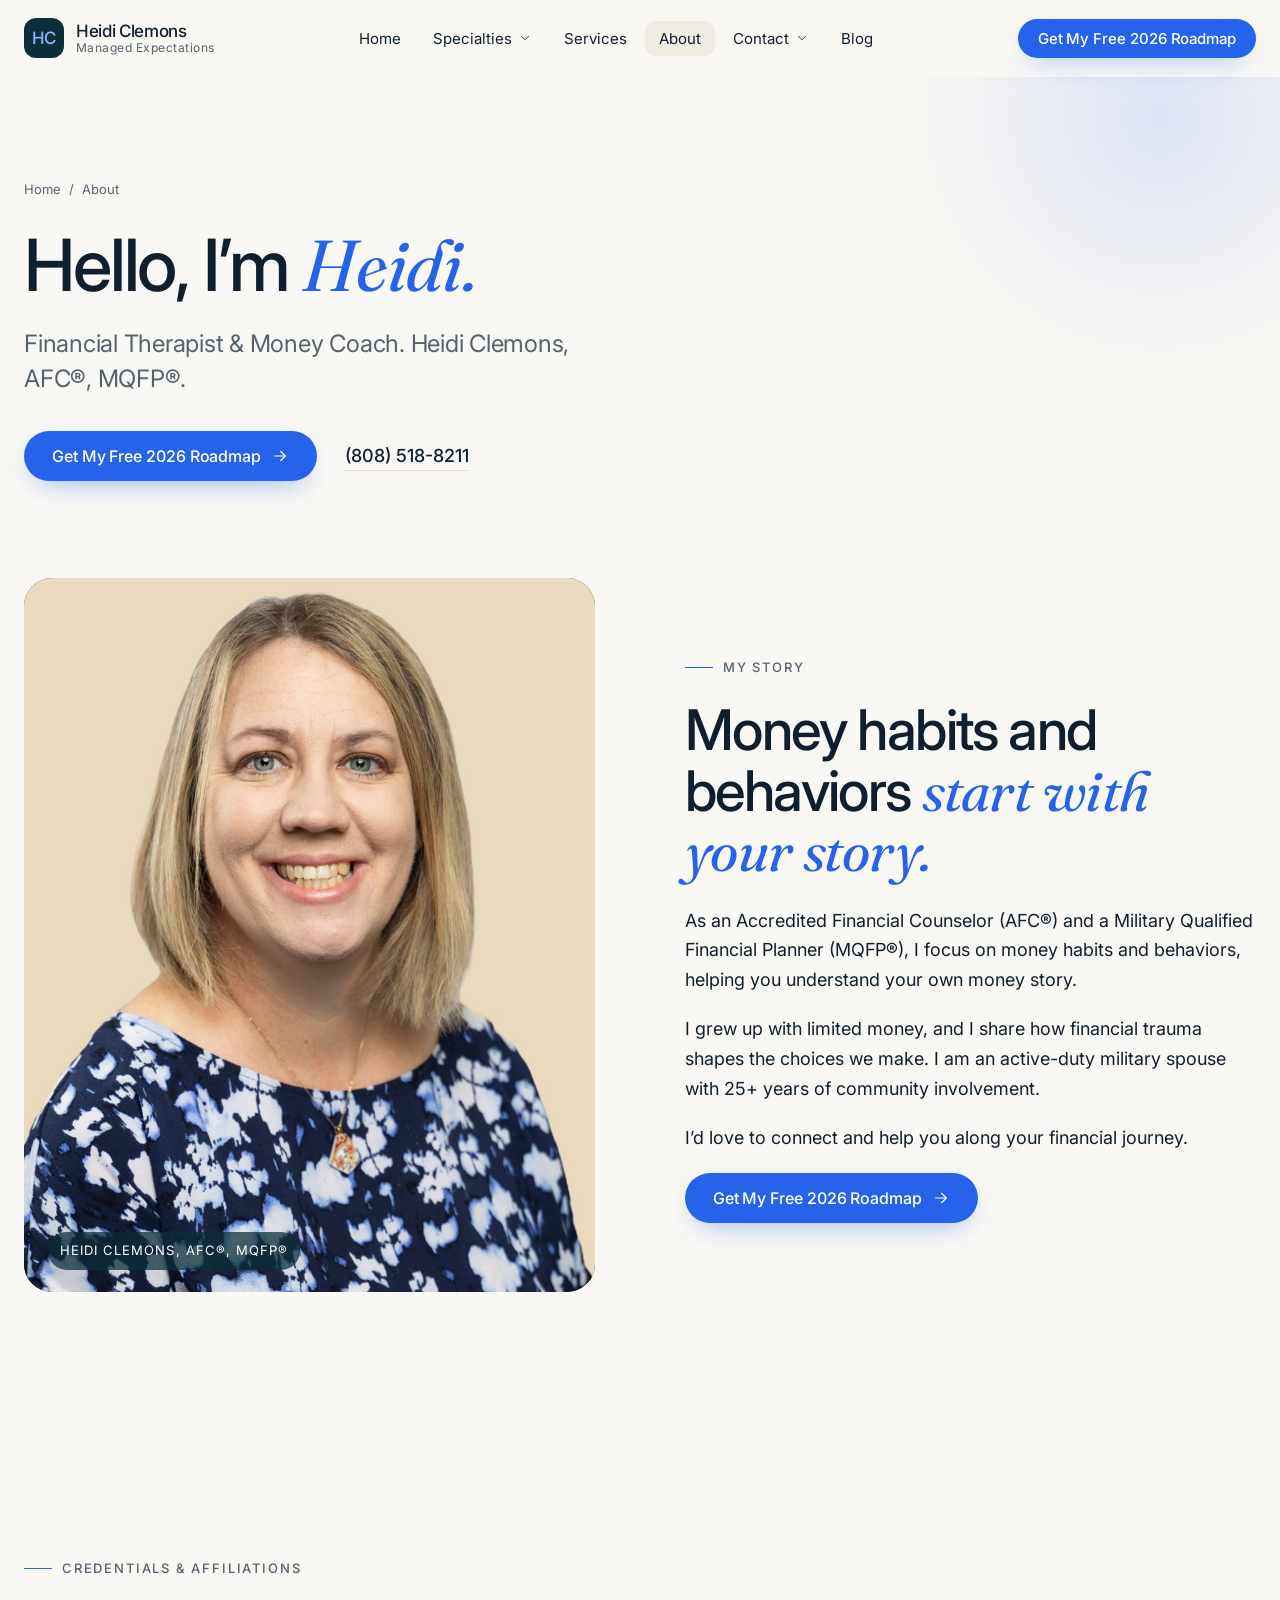
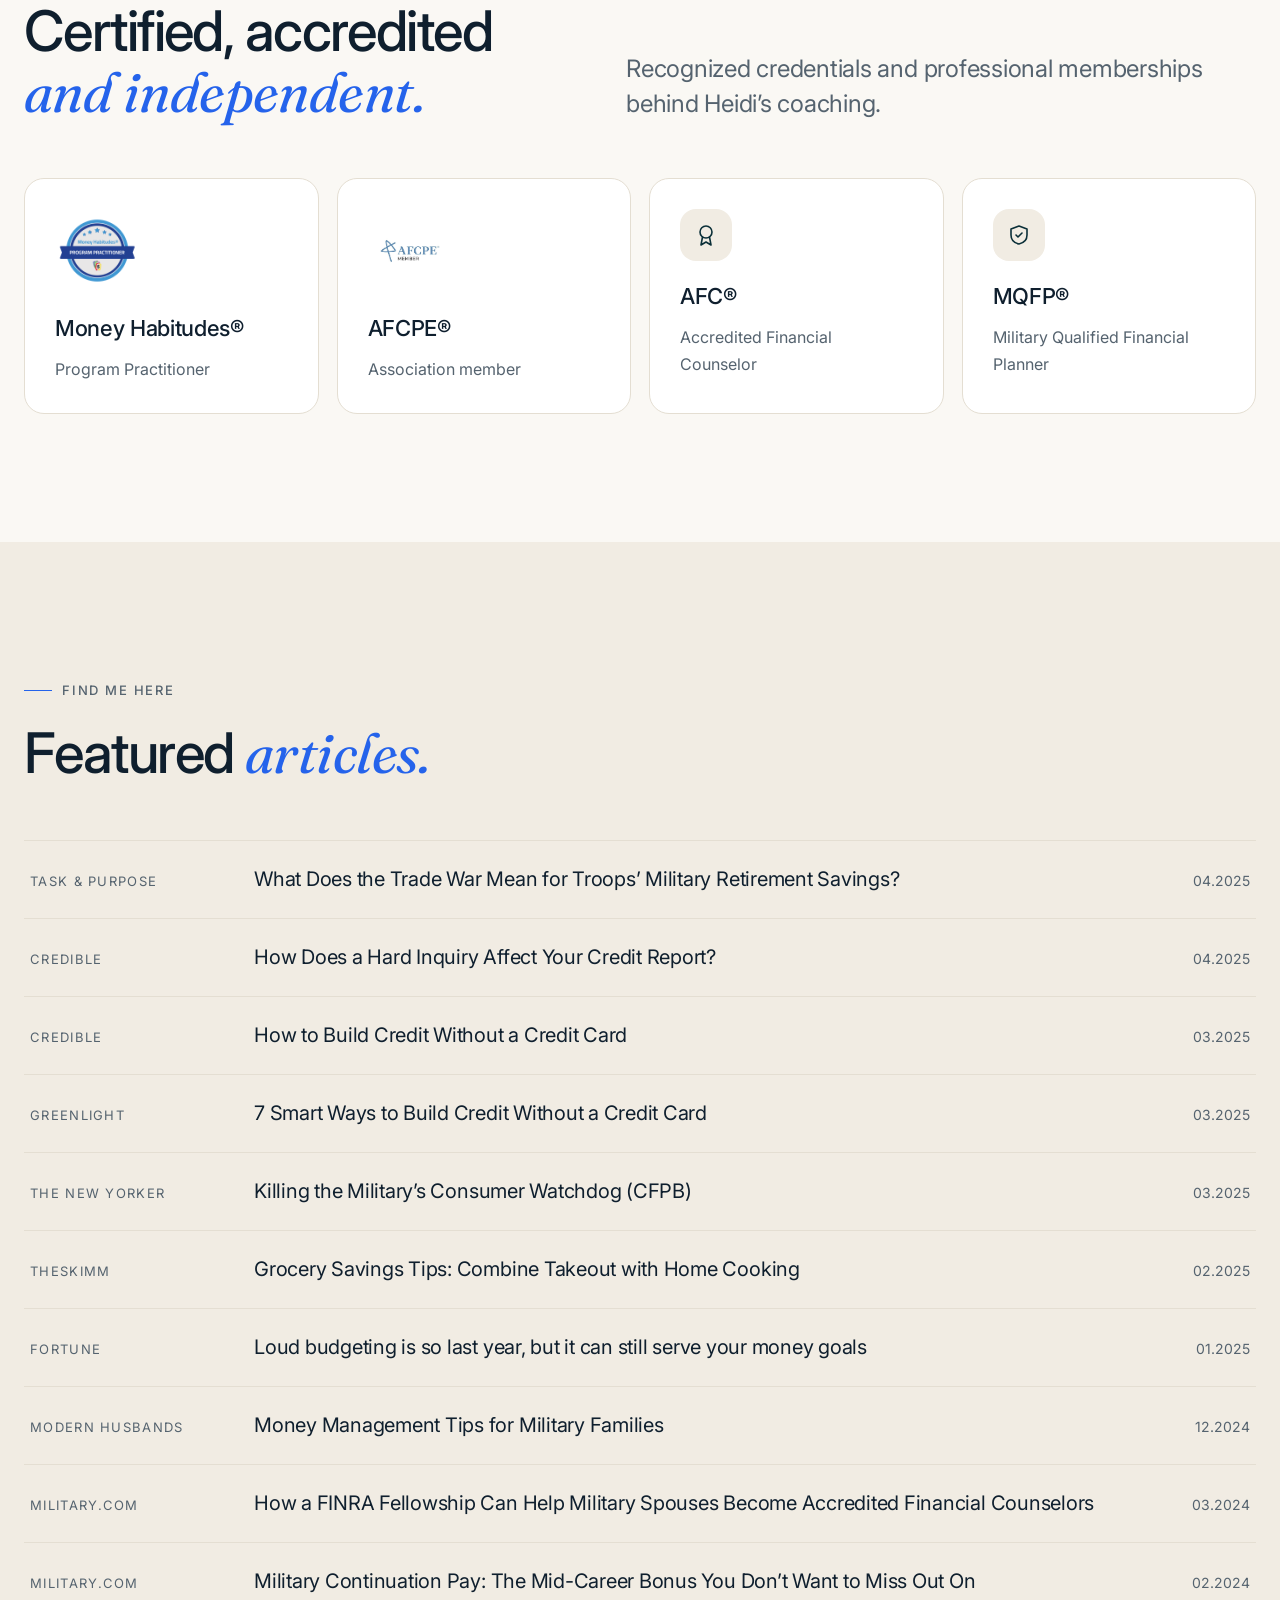
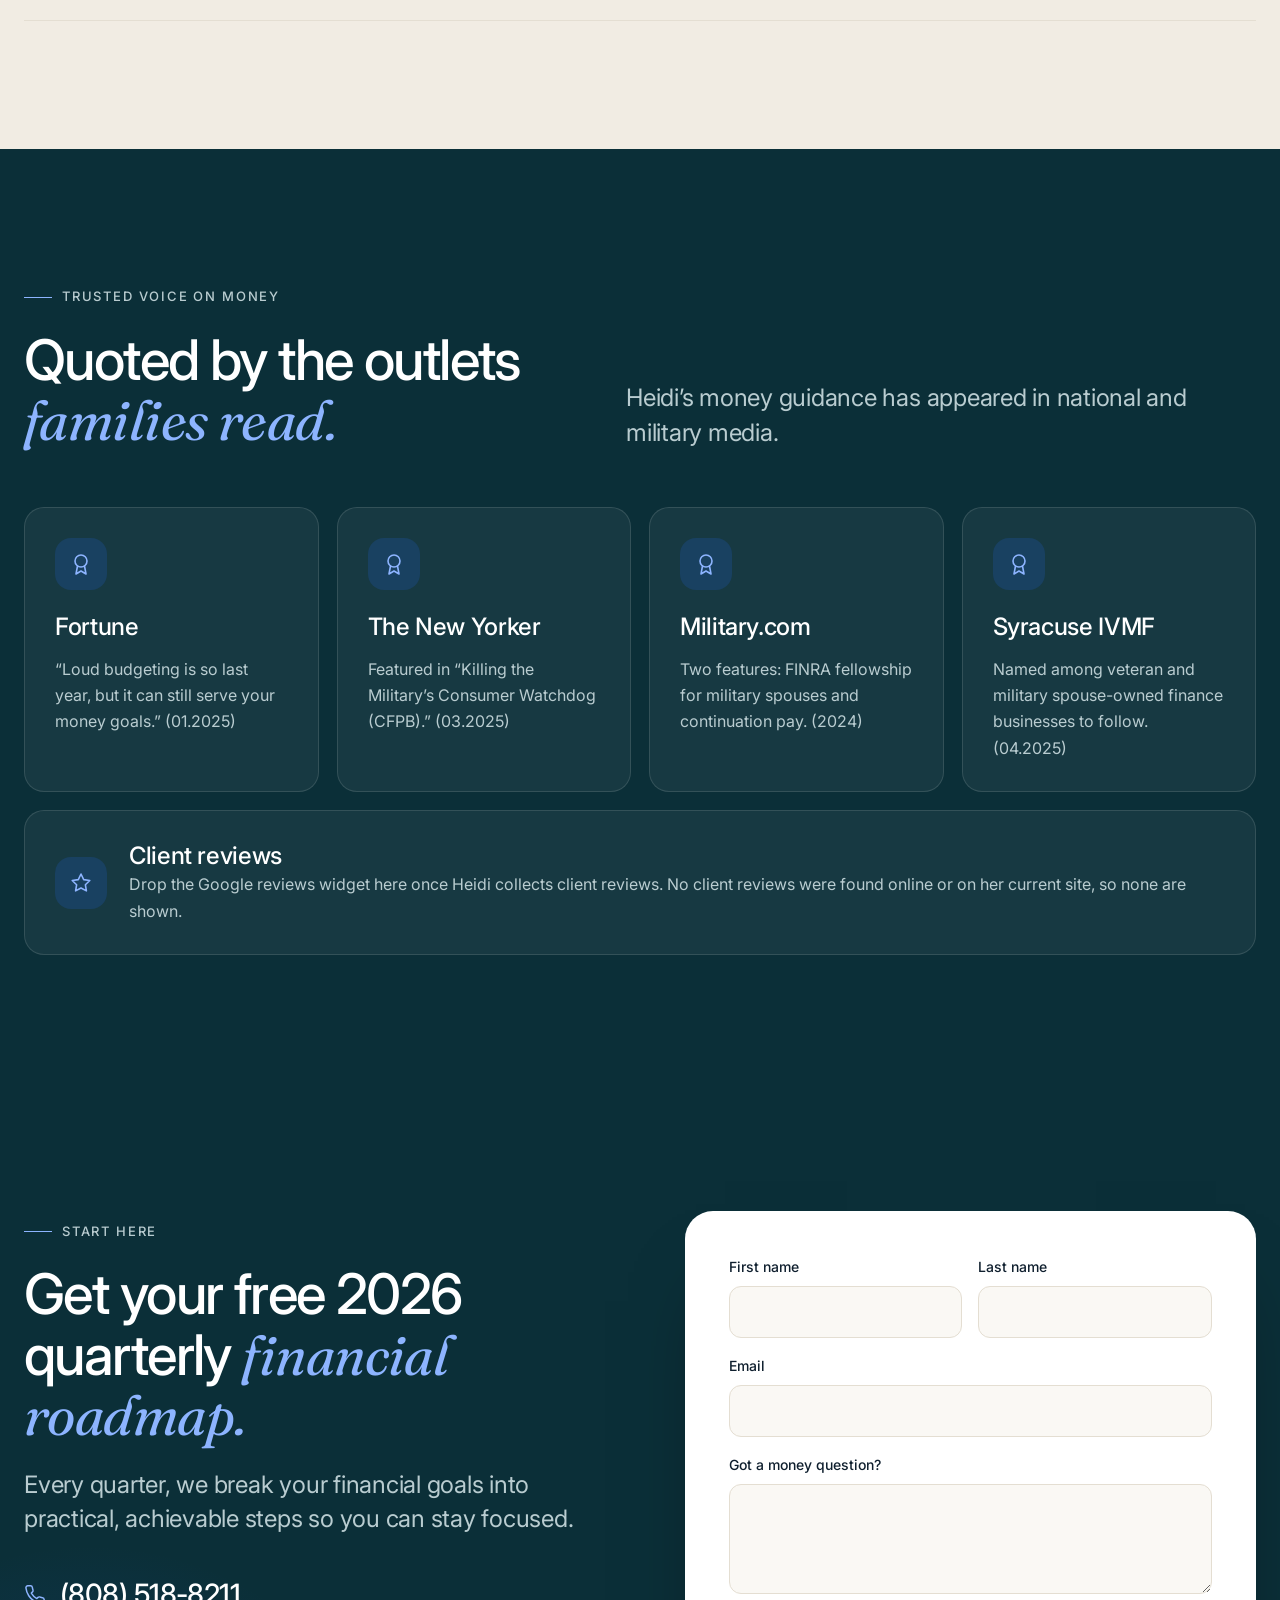
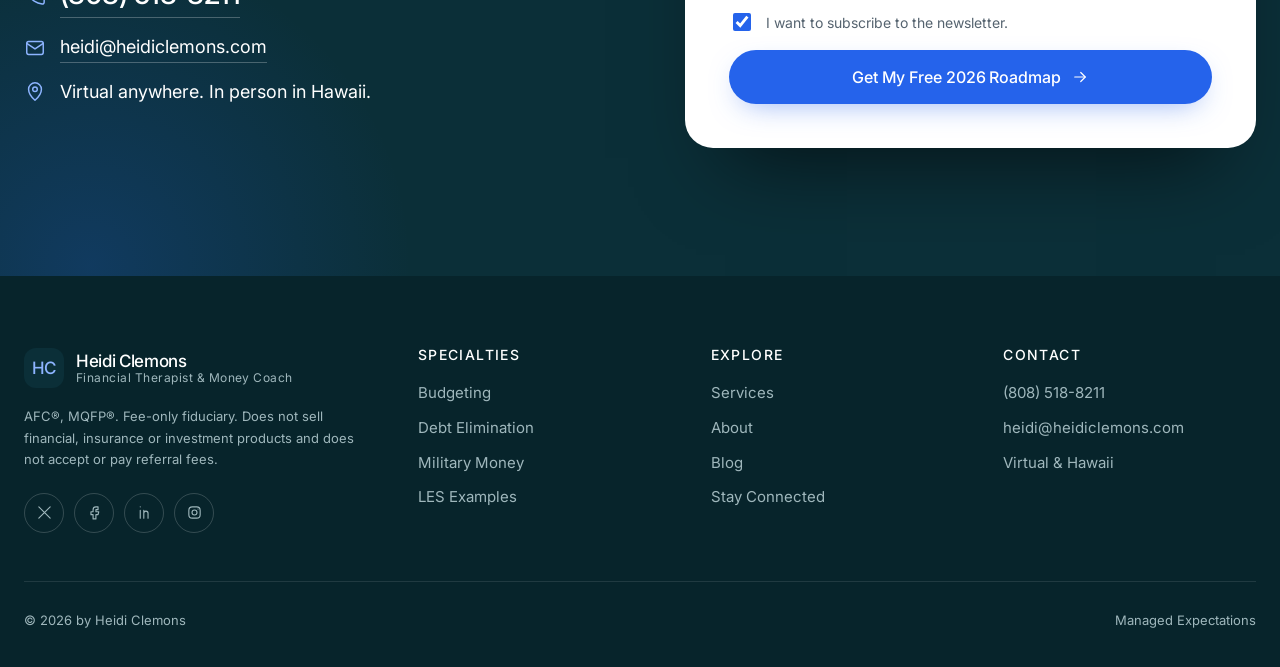
==== commit 8f1d73bb: "Use headshot in portrait blocks Co-Authored-By: Claude Sonnet 5.5 <noreply@anthropic.com>" ====
--- a/about.html
+++ b/about.html
@@ -37,7 +37,7 @@
   <div class="hero-actions"><a class="btn" href="#connect">Get My Free 2026 Roadmap <svg viewBox="0 0 24 24" fill="none" stroke="currentColor" stroke-width="1.6" stroke-linecap="round" stroke-linejoin="round" aria-hidden="true"><path d="M5 12h14"/><path d="M13 6l6 6-6 6"/></svg></a><a class="phone" href="tel:(808)518-8211">(808) 518-8211</a></div>
 </div></section>
 <section style="padding-top:20px"><div class="wrap split">
-  <div class="portrait rv"><span class="initials">Heidi</span><small>Heidi Clemons, AFC®, MQFP®</small></div>
+  <div class="portrait rv"><img src="assets/headshot.jpg" alt="Heidi Clemons" loading="lazy"><small>Heidi Clemons, AFC®, MQFP®</small></div>
   <div class="rv"><span class="eyebrow">My story</span><h2>Money habits and behaviors <em class="accent">start with your story.</em></h2>
     <p style="margin-top:24px">As an Accredited Financial Counselor (AFC®) and a Military Qualified Financial Planner (MQFP®), I focus on money habits and behaviors, helping you understand your own money story.</p>
     <p>I grew up with limited money, and I share how financial trauma shapes the choices we make. I am an active-duty military spouse with 25+ years of community involvement.</p>
--- a/assets/style.css
+++ b/assets/style.css
@@ -9,7 +9,7 @@
   --line: #e4ded2;
   --deep: #0b2f38;
   --deep-2: #12414c;
-  --accent: #c9a36a;
+  --accent: #2563eb;
   --accent-soft: #e9d9bd;
   --cta: #2563eb;
   --cta-hover: #1d4ed8;
@@ -115,7 +115,7 @@
 .hero { padding: clamp(48px, 7vw, 96px) 0 clamp(72px, 9vw, 130px); position: relative; overflow: hidden; }
 .hero::before {
   content: ''; position: absolute; width: 780px; height: 780px; right: -240px; top: -260px; border-radius: 50%;
-  background: radial-gradient(circle, rgba(201,163,106,.28), transparent 65%); pointer-events: none;
+  background: radial-gradient(circle, rgba(37,99,235,.28), transparent 65%); pointer-events: none;
 }
 .hero-grid { display: grid; grid-template-columns: 1.15fr .85fr; gap: 64px; align-items: center; position: relative; }
 .hero h1 { margin-bottom: 28px; }
@@ -132,7 +132,7 @@
 .road-card .tag { font-size: 13px; letter-spacing: .12em; text-transform: uppercase; color: var(--accent); }
 .road-card h3 { margin: 10px 0 28px; font-size: 28px; color: #fff; }
 .road { position: relative; display: grid; gap: 22px; padding-left: 34px; }
-.road::before { content: ''; position: absolute; left: 7px; top: 8px; bottom: 8px; width: 1px; background: linear-gradient(var(--accent), rgba(201,163,106,.15)); }
+.road::before { content: ''; position: absolute; left: 7px; top: 8px; bottom: 8px; width: 1px; background: linear-gradient(var(--accent), rgba(37,99,235,.15)); }
 .stop { position: relative; }
 .stop::before { content: ''; position: absolute; left: -34px; top: 5px; width: 15px; height: 15px; border-radius: 50%; background: var(--deep); border: 2px solid var(--accent); }
 .stop b { display: block; font-weight: 500; font-size: 17px; }
@@ -172,7 +172,7 @@
 }
 .icon svg { width: 24px; height: 24px; }
 .dark .card { background: rgba(255,255,255,.05); border-color: rgba(255,255,255,.12); }
-.dark .icon { background: rgba(201,163,106,.18); color: var(--accent); }
+.dark .icon { background: rgba(37,99,235,.18); color: var(--accent); }
 .card .link { margin-top: auto; align-self: flex-start; }
 
 /* Split */
@@ -182,7 +182,7 @@
   background: linear-gradient(160deg, var(--deep-2), var(--deep));
   display: grid; place-items: center; color: var(--accent);
 }
-.portrait::before { content: ''; position: absolute; inset: 0; background: radial-gradient(circle at 70% 20%, rgba(201,163,106,.35), transparent 55%); }
+.portrait::before { content: ''; position: absolute; inset: 0; background: radial-gradient(circle at 70% 20%, rgba(37,99,235,.35), transparent 55%); }
 .portrait .initials { font: 400 clamp(90px, 14vw, 180px)/1 var(--serif); font-style: italic; position: relative; }
 .portrait small { position: absolute; left: 24px; bottom: 22px; color: #a9c0c5; font-size: 13px; letter-spacing: .08em; text-transform: uppercase; }
 .checks { list-style: none; padding: 0; margin: 28px 0 36px; display: grid; gap: 14px; }
@@ -222,7 +222,7 @@
 .page-hero { padding: clamp(56px, 8vw, 110px) 0 clamp(40px, 6vw, 80px); position: relative; overflow: hidden; }
 .page-hero::after {
   content: ''; position: absolute; width: 560px; height: 560px; right: -160px; top: -240px; border-radius: 50%;
-  background: radial-gradient(circle, rgba(201,163,106,.25), transparent 65%);
+  background: radial-gradient(circle, rgba(37,99,235,.25), transparent 65%);
 }
 .page-hero h1 { font-size: clamp(42px, 6.2vw, 72px); max-width: 17ch; margin-bottom: 24px; }
 .page-hero .subhead { max-width: 40ch; margin-bottom: 34px; }
@@ -258,7 +258,7 @@
 
 /* Bottom form */
 .connect { background: var(--deep); color: #fff; position: relative; overflow: hidden; }
-.connect::before { content: ''; position: absolute; width: 700px; height: 700px; left: -260px; bottom: -340px; border-radius: 50%; background: radial-gradient(circle, rgba(201,163,106,.22), transparent 65%); }
+.connect::before { content: ''; position: absolute; width: 700px; height: 700px; left: -260px; bottom: -340px; border-radius: 50%; background: radial-gradient(circle, rgba(37,99,235,.22), transparent 65%); }
 .connect-grid { display: grid; grid-template-columns: 1fr 1fr; gap: clamp(40px, 7vw, 100px); align-items: start; position: relative; }
 .connect h2 { color: #fff; margin-bottom: 22px; }
 .connect p { color: #b9ccd0; }
@@ -367,3 +367,8 @@
 .headshot { aspect-ratio: 1/1; }
 .benefits { margin-top: 28px; }
 .headshot { height: auto; }
+
+/* Accent text is blue; lighter blue on dark surfaces for contrast */
+.dark, .connect, .road-card { --accent: #8db4ff; }
+.logo-mark { color: #8db4ff; }
+.hero::before, .page-hero::after { background: radial-gradient(circle, rgba(37,99,235,.14), transparent 65%); }
